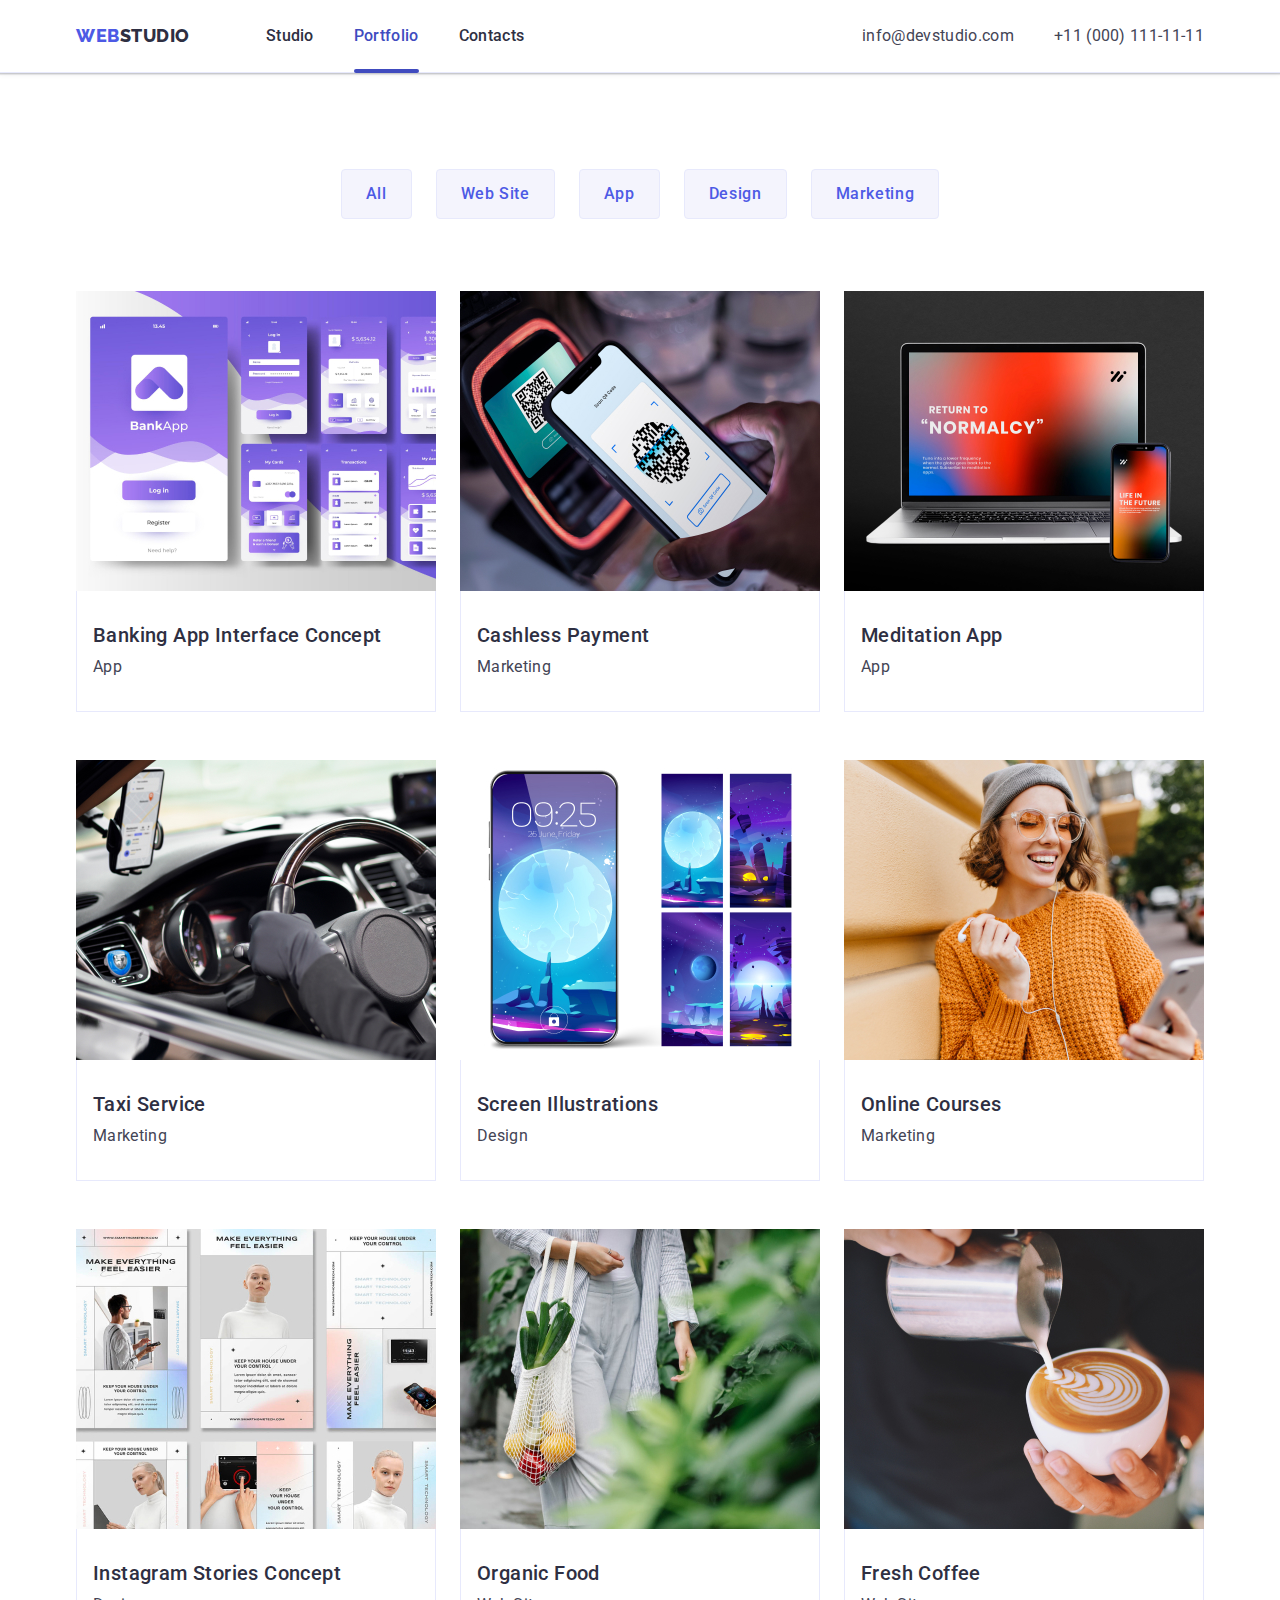
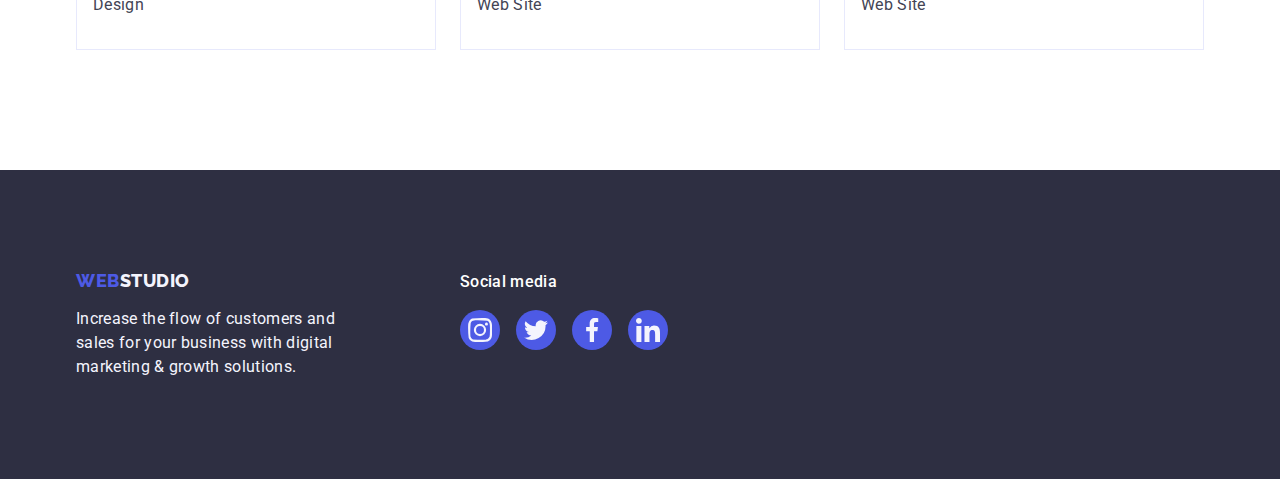
==== portfolio.html @ 273cdea1 "go" ====
<!DOCTYPE html>
<html lang="en">
<head>
    <meta charset="UTF-8">
    <meta http-equiv="X-UA-Compatible" content="IE=edge">
    <meta name="viewport" content="width=device-width, initial-scale=1.0">
    <title>Document</title>
    <link rel="preconnect" href="https://fonts.googleapis.com">
    <link rel="preconnect" href="https://fonts.gstatic.com" crossorigin>
    <link href="https://fonts.googleapis.com/css2?family=Montserrat:wght@400;600&family=Raleway:wght@600;800&family=Roboto:wght@400;500;700&display=swap" rel="stylesheet">
    <link rel="stylesheet" href="https://cdnjs.cloudflare.com/ajax/libs/modern-normalize/2.0.0/modern-normalize.min.css">
    <link rel="stylesheet" href="./css/style.css">
</head>

<body>
    
    <header class="header">

        <div class="display container">
            <nav class="nav-menu">
                <a class="logo link" href="./index.html">Web<span class="logo-upper">Studio</span></a>
            
                <ul class="list menu">
                    <li><a class="nav-bar link" href="./index.html">Studio</a></li>
                    <li><a class="nav-bar current link" href="./portfolio.html">Portfolio</a></li>
                    <li><a class="nav-bar link" href="">Contacts</a></li>
                </ul>
            </nav>
            
            <address class="address">
                <ul class="list menu">
                    <li><a class="contact link" href="mailto:info@devstudio.com">info@devstudio.com</a></li>
                    <li><a class="contact link" href="tel:+110001111111">+11 (000) 111-11-11</a></li>
                </ul>
            </address>
        </div>

    </header>

    <main>
        
        <section class="portfolio-section">
            <div class="container">
                <h1 class="visually-hidden">Button</h1>
            
                <ul class="menu-portfolio list">
                    <li><button class="button-portfolio" type="button">All</button></li>
                    <li><button class="button-portfolio" type="button">Web Site</button></li>
                    <li><button class="button-portfolio" type="button">App</button></li>
                    <li><button class="button-portfolio" type="button">Design</button></li>
                    <li><button class="button-portfolio" type="button">Marketing</button></li>
                </ul>
                        
                <ul class="services list">
                    <li class="servis-portfolio">
                        <a class="image-link link" href=""> 
                            <div class="portfolio-cover-wrap">
                                <img src="./images/Portfolio0.jpg" alt="BankingApp" width="360">
                                <p class="portfolio-cover-text">14 Stylish and User-Friendly App Design Concepts · Task Manager App · Calorie Tracker App · Exotic Fruit Ecommerce App ·
                                    Cloud Storage App</p>
                            </div>
                            <div class="tools">
                                <h2 class="services-title">Banking App Interface Concept</h2>
                                <p class="services-text">App</p>
                            </div>
                        </a>
                    </li>
                    <li class="servis-portfolio">
                        <a class="image-link link" href="">
                            <div class="portfolio-cover-wrap">
                                <img src="./images/Portfolio1.jpg" alt="CashlessPayment" width="360">
                                <p class="portfolio-cover-text">14 Stylish and User-Friendly App Design Concepts · Task Manager App · Calorie Tracker
                                    App · Exotic Fruit Ecommerce App · Cloud Storage App</p>
                            </div>
                            <div class="tools">
                                <h2 class="services-title">Cashless Payment</h2>
                                <p class="services-text">Marketing</p>
                            </div>
                        </a>
                    </li>
                    <li class="servis-portfolio">
                        <a class="image-link link" href="">
                            <div class="portfolio-cover-wrap">
                                <img src="./images/Portfolio2.jpg" alt="MeditationApp" width="360">
                                <p class="portfolio-cover-text">14 Stylish and User-Friendly App Design Concepts · Task Manager App · Calorie Tracker
                                    App · Exotic Fruit Ecommerce App ·
                                    Cloud Storage App</p>
                            </div>
                            <div class="tools">
                                <h2 class="services-title">Meditation App</h2>
                                <p class="services-text">App</p>
                            </div>
                        </a>
                    </li>
                    <li class="servis-portfolio">
                        <a class="image-link link" href="">
                            <div class="portfolio-cover-wrap">
                                <img src="./images/Portfolio3.jpg" alt="TaxiService" width="360">
                                <p class="portfolio-cover-text">14 Stylish and User-Friendly App Design Concepts · Task Manager App · Calorie Tracker
                                App · Exotic Fruit Ecommerce App ·
                                Cloud Storage App</p>
                            </div>
                            <div class="tools">
                             <h2 class="services-title">Taxi Service</h2>
                             <p class="services-text">Marketing</p>
                           </div>
                        </a>
                    </li>
                    <li class="servis-portfolio">
                        <a class="image-link link" href="">
                            <div class="portfolio-cover-wrap">
                                <img src="./images/Portfolio4.jpg" alt="ScreenIllustrations" width="360">
                                <p class="portfolio-cover-text">14 Stylish and User-Friendly App Design Concepts · Task Manager App · Calorie Tracker
                                    App · Exotic Fruit Ecommerce App ·
                                    Cloud Storage App</p>
                            </div>
                            <div class="tools">
                                <h2 class="services-title">Screen Illustrations</h2>
                                <p class="services-text">Design</p>
                            </div>
                        </a>
                    </li>
                    <li class="servis-portfolio">
                        <a class="image-link link" href="">
                          <div class="portfolio-cover-wrap">
                              <img src="./images/Portfolio5.jpg" alt="OnlineCourses" width="360">
                              <p class="portfolio-cover-text">14 Stylish and User-Friendly App Design Concepts · Task Manager App · Calorie Tracker
                                  App · Exotic Fruit Ecommerce App ·
                                  Cloud Storage App</p>
                              
                          </div>
                            <div class="tools">
                                <h2 class="services-title">Online Courses</h2>
                                <p class="services-text">Marketing</p>
                            </div>
                        </a>
                    </li>
                    <li class="servis-portfolio">
                        <a class="image-link link" href="">
                            <div class="portfolio-cover-wrap">
                                <img src="./images/Portfolio6.jpg" alt="Instagram" width="360">
                                <p class="portfolio-cover-text">14 Stylish and User-Friendly App Design Concepts · Task Manager App · Calorie Tracker
                                    App · Exotic Fruit Ecommerce App ·
                                    Cloud Storage App</p>
                            </div>
                            <div class="tools"> 
                                <h2 class="services-title">Instagram Stories Concept</h2>
                                <p class="services-text">Design</p>
                            </div>
                        </a>
                    </li>
                    <li class="servis-portfolio">
                        <a class="image-link link" href="">
                            <div class="portfolio-cover-wrap">
                                <img src="./images/Portfolio7.jpg" alt="OrganicFood" width="360">
                                <p class="portfolio-cover-text">14 Stylish and User-Friendly App Design Concepts · Task Manager App · Calorie Tracker
                                    App · Exotic Fruit Ecommerce App ·
                                    Cloud Storage App</p>
                            </div>
                            <div class="tools">    
                                <h2 class="services-title">Organic Food</h2>
                                <p class="services-text">Web Site</p>
                            </div>
                        </a>
                    </li>
                    <li class="servis-portfolio">
                        <a class="image-link link" href="">
                            <div class="portfolio-cover-wrap">
                                <img src="./images/Portfolio8.jpg" alt="FreshCoffee" width="360">
                                <p class="portfolio-cover-text">14 Stylish and User-Friendly App Design Concepts · Task Manager App · Calorie Tracker
                                    App · Exotic Fruit Ecommerce App ·
                                    Cloud Storage App</p>
                            </div>
                            <div class="tools">    
                                <h2 class="services-title">Fresh Coffee</h2>
                                <p class="services-text">Web Site</p>
                            </div>
                        </a>
                    </li>
                </ul>
            </div>
        </section>
        
    </main>

    <footer class="footer">
    
        <div class="footer-content container">
            <div class="logo-box">
                <a class="logo-bottom link" href="./index.html">Web<span class="logo-lower">Studio</span></a>
                <p class="footer-text">Increase the flow of customers and sales for your business with digital marketing &
                    growth solutions.
                </p>
            </div>

            <div class="logo-box">
                <p class="footer-title">Social media</p>
                <ul class="footer-soc-list list">
                    <li class="footer-soc-icon"><a href="" class="footer-soc-link link" target="_blank"
                            rel="noopener noreferrer">
                            <svg class="footer-icon" width="24" height="24">
                                <use href="./images/icons.svg#icon-instagram"></use>
                            </svg> </a></li>
                    <li class="footer-soc-icon"><a href="" class="footer-soc-link link" target="_blank"
                            rel="noopener noreferrer">
                            <svg class="footer-icon" width="24" height="24">
                                <use href="./images/icons.svg#icon-twitter"></use>
                            </svg> </a></li>
                    <li class="footer-soc-icon"><a href="" class="footer-soc-link link" target="_blank"
                            rel="noopener noreferrer">
                            <svg class="footer-icon" width="24" height="24">
                                <use href="./images/icons.svg#icon-facebook"></use>
                            </svg> </a></li>
                    <li class="footer-soc-icon"><a href="" class="footer-soc-link link" target="_blank"
                            rel="noopener noreferrer">
                            <svg class="footer-icon" width="24" height="24">
                                <use href="./images/icons.svg#icon-linkedin"></use>
                            </svg> </a></li>
                </ul>
            </div>
        </div>
    
    </footer>

</body>
</html>
---- css/style.css ----
p,
h1,
h2,
h3 {
  margin: 0;
}
body {
  font-family: "Roboto", sans-serif;
  color: #434455;
  background-color: #ffffff;
}

/* -------header------ */

.header {
  border-bottom: 1px solid #e7e9fc;
  box-shadow: 0px 2px 1px rgba(46, 47, 66, 0.08),
    0px 1px 1px rgba(46, 47, 66, 0.16), 0px 1px 6px rgba(46, 47, 66, 0.08);
}
.display {
  display: flex;
}

.container {
  width: 1158px;
  margin: 0 auto;
  padding: 0 15px;
}

.logo {
  font-family: "Raleway", sans-serif;
  font-weight: 800;
  font-size: 18px;
  line-height: 1.17;
  letter-spacing: 0.03em;
  text-transform: uppercase;
  color: #4d5ae5;
  margin-right: 76px;
}

.logo-upper {
  color: #2e2f42;
}
.logo-lower {
  color: #f4f4fd;
}

.link {
  text-decoration: none;
}

.list {
  list-style: none;
  padding: 0;
  margin: 0;
}
.nav-menu {
  display: flex;
  align-items: center;
}
.nav-bar {
  display: block;
  font-weight: 500;
  font-size: 16px;
  line-height: 1.5;
  letter-spacing: 0.02em;
  color: #2e2f42;
  padding: 24px 0;
  position: relative;
  transition: color 250ms cubic-bezier(0.4, 0, 0.2, 1);
}
.nav-bar:hover,
.nav-bar:focus,
.nav-bar.current {
  color: #404bbf;
}
.nav-bar:after {
  position: absolute;
  content: "";
  left: 0;
  bottom: -1px;
  transform: scaley(0);
  transform-origin: bottom;
  width: 100%;
  background: #404bbf;
  border-radius: 2px;
  height: 4px;
  transition: transform 300ms linear;
}
.nav-bar:hover:after,
.nav-bar:focus:after,
.nav-bar.current:after {
  transform: scaley(1);
}

.menu {
  display: flex;
  gap: 40px;
}

.address {
  font-style: normal;
  list-style: none;
  margin-left: auto;
}

.contact {
  display: block;
  font-size: 16px;
  line-height: 1.5;
  letter-spacing: 0.02em;
  color: #434455;
  padding: 24px 0;
  transition: color 250ms cubic-bezier(0.4, 0, 0.2, 1);
}
.contact:hover,
.contact:focus {
  color: #404bbf;
}

/* -----------main---------- */

img {
  display: block;
}
.visually-hidden {
  position: absolute;
  width: 1px;
  height: 1px;
  margin: -1px;
  border: 0;
  padding: 0;
  white-space: nowrap;
  clip-path: inset(100%);
  clip: rect(0 0 0 0);
  overflow: hidden;
}
.main-page {
  padding: 188px 0;
  max-width: 1440px;
  margin: 0 auto;
  background: #2e2f42;
  background-image: linear-gradient(
      rgba(46, 47, 66, 0.7),
      rgba(46, 47, 66, 0.7)
    ),
    url(../images/people-office.jpg);
  background-repeat: no-repeat;
  background-position: center;
  background-size: cover;
}

.main-page-title {
  display: block;
  max-width: 496px;
  font-family: "Roboto";
  font-style: normal;
  font-weight: 700;
  font-size: 56px;
  line-height: 1.07;
  text-align: center;
  letter-spacing: 0.02em;
  color: #ffffff;
  margin-bottom: 48px;
  margin-left: auto;
  margin-right: auto;
}
.main-page-button {
  font-family: "Roboto", sans-serif;
  background-color: #4d5ae5;
  color: #ffffff;
  border-radius: 4px;
  display: block;
  border: none;
  font-weight: 500;
  font-size: 16px;
  line-height: 1.5;
  letter-spacing: 0.04em;
  flex-direction: row;
  padding: 16px 32px;
  gap: 10px;
  cursor: pointer;
  align-items: center;
  min-width: 169px;
  margin-left: auto;
  margin-right: auto;
  transition: background-color 250ms cubic-bezier(0.4, 0, 0.2, 1);
}

.main-page-button:hover,
.main-page-button:focus {
  background: #404bbf;
  color: #ffffff;
}

/* -----------section 2---------- */
.second-section {
  padding: 120px 0;
}
.solutions-guide {
  display: flex;
  gap: 24px;
}
.strategy {
  width: calc((100% - 72px) / 4);
}

.solutions-title {
  font-family: "Roboto";
  font-style: normal;
  font-weight: 500;
  font-size: 20px;
  line-height: 1.2;
  letter-spacing: 0.02em;
  color: #2e2f42;
  margin-bottom: 8px;
}

.strategy-items {
  display: flex;
  align-items: center;
  justify-content: center;
  height: 112px;
  background-color: #f4f4fd;
  border-radius: 4px;
  margin-bottom: 8px;
}
.strategy-icons {
  display: flex;
  width: 64px;
  height: 64px;
  align-items: center;
  justify-content: center;
}

.solutions-text {
  font-family: "Roboto";
  font-style: normal;
  font-weight: 400;
  font-size: 16px;
  line-height: 1.5;
  letter-spacing: 0.02em;
  color: #434455;
}

/* -----------section 3---------- */
.third-section {
  padding-bottom: 120px;
}
.offer {
  font-size: 36px;
  line-height: 1.11;
  text-align: center;
  letter-spacing: 0.02em;
  text-transform: capitalize;
  color: #2e2f42;
  margin-bottom: 72px;
}
.possibilities {
  display: flex;
  gap: 24px;
}
.block {
  width: calc((100% - 48px) / 3);
}

/* -----------section 4---------- */

.our-team {
  background-color: #f4f4fd;
  padding: 120px 0;
}
.team {
  background-color: #ffffff;
  width: calc((100% - 72px) / 4);
  border-radius: 0px 0px 4px 4px;
  box-shadow: 0px 1px 6px rgba(46, 47, 66, 0.08),
    0px 1px 1px rgba(46, 47, 66, 0.16), 0px 2px 1px rgba(46, 47, 66, 0.08);
}

.team-members {
  display: flex;
  gap: 24px;
}

.team-title {
  margin-bottom: 72px;
  font-size: 36px;
  line-height: 1.11;
  text-align: center;
  letter-spacing: 0.02em;
  text-transform: capitalize;
  color: #2e2f42;
}

.hero {
  padding: 32px 16px;
}

.team-name {
  font-family: "Roboto";
  font-style: normal;
  text-align: center;
  margin-bottom: 8px;
  font-weight: 500;
  font-size: 20px;
  line-height: 1.2;
  letter-spacing: 0.02em;
  color: #2e2f42;
}
.job-text {
  font-family: "Roboto";
  font-style: normal;
  text-align: center;
  font-weight: 400;
  font-size: 16px;
  line-height: 1.5;
  letter-spacing: 0.02em;
  color: #434455;
  margin-bottom: 8px;
}

.team-soc-list {
  display: flex;
  justify-content: center;
  gap: 24px;
}

.team-soc-icon {
  width: 40px;
  height: 40px;
}

.soc-icon {
  width: 16px;
  height: 16px;
  fill: #f4f4fd;
}

.team-soc-link {
  width: 100%;
  height: 100%;
  background-color: #4d5ae5;
  border-radius: 50%;
  display: flex;
  align-items: center;
  justify-content: center;
  transition: background-color 250ms cubic-bezier(0.4, 0, 0.2, 1);
}

.team-soc-link:hover,
.team-soc-link:focus {
  background-color: #404bbf;
}

/* -----------section 5---------- */
.section-five {
  padding-top: 120px;
  padding-bottom: 120px;
}

.cust-title {
  font-weight: 700;
  font-size: 36px;
  line-height: 1.11;
  text-align: center;
  letter-spacing: 0.02em;
  color: #2e2f42;
  margin-bottom: 72px;
}

.about {
  display: flex;
  gap: 24px;
}

.about-link {
  width: calc((100% - 120px) / 6);
}
.customer-link {
  width: 168px;
  height: 88px;
  border: 1px solid #8e8f99;
  border-radius: 4px;
  display: flex;
  align-items: center;
  justify-content: center;
  color: #8e8f99;
  transition: border-color 250ms cubic-bezier(0.4, 0, 0.2, 1),
    color 250ms cubic-bezier(0.4, 0, 0.2, 1);
}
.customer-link:hover,
.customer-link:focus {
  border-color: #404bbf;
  color: #404bbf;
}

.cust-icon {
  fill: currentColor;
}

/* -----------footer---------- */

.footer {
  background-color: #2e2f42;
  padding: 100px 0;
}

.footer-content {
  display: flex;
  align-items: baseline;
}
.logo-box {
  margin-right: 120px;
}
.logo-bottom {
  font-family: "Raleway", sans-serif;
  font-weight: 800;
  font-size: 18px;
  line-height: 1.17;
  letter-spacing: 0.03em;
  text-transform: uppercase;
  color: #4d5ae5;
  margin-right: 76px;
  display: inline-block;
  margin-bottom: 16px;
}
.footer-text {
  font-family: "Roboto";
  font-style: normal;
  font-weight: 400;
  font-size: 16px;
  line-height: 1.5;
  letter-spacing: 0.02em;
  color: #f4f4fd;
  max-width: 264px;
}
.footer-title {
  font-family: "Roboto";
  font-style: normal;
  font-weight: 500;
  font-size: 16px;
  line-height: 1.5;
  letter-spacing: 0.02em;
  color: #ffffff;
  margin-bottom: 16px;
}
.footer-soc-list {
  display: flex;
  gap: 16px;
}
.footer-icon {
  width: 24px;
  height: 24px;
  fill: #f4f4fd;
}
.footer-soc-icon {
  width: 40px;
  height: 40px;
}
.footer-soc-link {
  width: 100%;
  height: 100%;
  background-color: #4d5ae5;
  border-radius: 50%;
  display: flex;
  align-items: center;
  justify-content: center;
  transition: background-color 250ms cubic-bezier(0.4, 0, 0.2, 1);
}

.footer-soc-link:hover {
  background-color: #31d0aa;
}
.footer-soc-link:focus {
  background-color: #31d0aa;
}
/* -----------Portfolio---------- */

.portfolio-section {
  padding: 96px 0 120px;
}
.menu-portfolio {
  display: flex;
  gap: 24px;
  justify-content: center;
  margin-bottom: 72px;
}
.button-portfolio {
  font-family: "Roboto", sans-serif;
  font-weight: 500;
  font-size: 16px;
  line-height: 1.5;
  letter-spacing: 0.04em;
  color: #4d5ae5;
  background-color: #f4f4fd;
  cursor: pointer;
  display: flex;
  flex-direction: row;
  justify-content: center;
  align-items: center;
  padding: 12px 24px;
  border: 1px solid #e7e9fc;
  border-radius: 4px;
  transition: color 250ms cubic-bezier(0.4, 0, 0.2, 1),
    background-color 250ms cubic-bezier(0.4, 0, 0.2, 1),
    border-color 250ms cubic-bezier(0.4, 0, 0.2, 1),
    box-shadow 250ms cubic-bezier(0.4, 0, 0.2, 1);
}

.button-portfolio:hover,
.button-portfolio:focus {
  color: #ffffff;
  background-color: #404bbf;
  border: 1px solid transparent;
  box-shadow: 0px 3px 1px rgba(0, 0, 0, 0.1), 0px 2px 1px rgba(0, 0, 0, 0.08),
    0px 2px 2px rgba(0, 0, 0, 0.12);
}

/* -----------services---------- */

.services {
  display: block;
  list-style: none;
  display: flex;
  flex-wrap: wrap;
  column-gap: 24px;
  row-gap: 48px;
}
.servis-portfolio {
  position: relative;
  width: calc((100% - 48px) / 3);
}

.image-link {
  display: block;
  transition: box-shadow 250ms cubic-bezier(0.4, 0, 0.2, 1);
}
.image-link:hover .portfolio-cover-text,
.image-link:focus .portfolio-cover-text {
  transform: translateY(0%);
  box-shadow: 0px 1px 6px rgba(46, 47, 66, 0.08),
    0px 1px 1px rgba(46, 47, 66, 0.16), 0px 2px 1px rgba(46, 47, 66, 0.08);
}

.portfolio-cover-wrap {
  position: relative;
  overflow: hidden;
}
.portfolio-cover-text {
  position: absolute;
  top: 0;
  font-weight: 400;
  font-size: 16px;
  line-height: 1.5;
  letter-spacing: 0.02em;
  color: #f4f4fd;
  padding: 40px 32px;
  background-color: #4d5ae5;
  height: 100%;
  transform: translatey(100%);
  transition: transform 250ms cubic-bezier(0.4, 0, 0.2, 1);
}

.tools {
  padding: 32px 16px;
  border: 1px solid #e7e9fc;
  border-top: none;
}

.services-title {
  font-weight: 500;
  font-size: 20px;
  line-height: 1.2;
  letter-spacing: 0.02em;
  color: #2e2f42;
  margin-bottom: 8px;
}

.services-text {
  font-weight: 400;
  font-size: 16px;
  line-height: 1.5;
  letter-spacing: 0.02em;
  color: #434455;
}

/* ------modal----- */

.overlay {
  position: relative;
  width: 100%;
  min-height: 100%;
  position: fixed;
  background: rgba(46, 47, 66, 0.4);
  top: 0;
  transition: opacity 250ms cubic-bezier(0.4, 0, 0.2, 1),
    visibility 250ms cubic-bezier(0.4, 0, 0.2, 1);
}
.is-hidden {
  visibility: hidden;
  opacity: 0;
  pointer-events: none;
}
.modal {
  position: absolute;
  width: 408px;
  min-height: 584px;
  left: 50%;
  top: 50%;
  transform: translate(-50%, -50%) scale(1);
  background: #fcfcfc;
  box-shadow: 0px 1px 1px rgba(0, 0, 0, 0.14), 0px 1px 3px rgba(0, 0, 0, 0.12),
    0px 2px 1px rgba(0, 0, 0, 0.2);
  border-radius: 4px;
  transition: transform 250ms cubic-bezier(0.4, 0, 0.2, 1);
  padding: 24px;
}
.overlay.is-hidden .modal {
  transform: translate(-50%, -50%) scalex(0);
}
.modal-close {
  position: absolute;
  display: flex;
  align-items: center;
  justify-content: center;
  top: 24px;
  right: 24px;
  width: 24px;
  height: 24px;
  border-radius: 50%;
  background: #e7e9fc;
  border: 1px solid rgba(0, 0, 0, 0.1);
  margin-left: auto;
  padding: 0;
  cursor: pointer;
  transition: background-color 250ms cubic-bezier(0.4, 0, 0.2, 1),
    border 250ms cubic-bezier(0.4, 0, 0.2, 1);
}
.modal-close:hover,
.modal-close:focus,
.modal-close:active {
  background-color: #404bbf;
  fill: #ffffff;
  border: none;
}
.modal-icon {
  transition: fill 250ms cubic-bezier(0.4, 0, 0.2, 1);
}

.modal-title {
  font-weight: 500;
  font-size: 16px;
  line-height: 24px;
  text-align: center;
  letter-spacing: 0.02em;
  color: #2e2f42;
  margin-top: 72px;
  margin-bottom: 16px;
}
.input-field {
  margin-bottom: 8px;
}
.modal-wrap {
  position: relative;
}
.modal-input {
  width: 100%;
  height: 40px;
  border: 1px solid rgba(46, 47, 66, 0.4);
  border-radius: 4px;
  font-size: 14px;
  padding-left: 38px;
  outline: transparent;
}

.modal-input:focus {
  border-color: #4d5ae5;
}
.modal-input:focus + .modal-icon {
  fill: #4d5ae5;
}
.modal-comment::placeholder {
  font-weight: 400;
  font-size: 12px;
  line-height: 1.16;
  letter-spacing: 0.04em;
  color: rgba(46, 47, 66, 0.4);
}
.input-label {
  font-weight: 400;
  font-size: 12px;
  line-height: 1.16;
  letter-spacing: 0.04em;
  color: #8e8f99;
  margin-bottom: 4px;
}
.input-label {
  display: block;
  margin-bottom: 5px;
}

/* font-weight: 400;
font-size: 12px;
line-height: 14px;
letter-spacing: 0.04em;
color: #8E8F99; */

.modal-icon {
  position: absolute;
  top: 50%;
  left: 16px;
  transform: translateY(-50%);
}
.modal-comment {
  width: 100%;
  height: 120px;
  padding: 8px 16px;
  border: 1px solid rgba(46, 47, 66, 0.4);
  border-radius: 4px;
  resize: none;
  outline: transparent;
}
.modal-comment:focus {
  border-color: #4d5ae5;
}

.modal-send-btn {
  font-family: "Roboto", sans-serif;
  background-color: #4d5ae5;
  color: #ffffff;
  border-radius: 4px;
  display: block;
  border: none;
  font-weight: 500;
  font-size: 16px;
  line-height: 1.5;
  letter-spacing: 0.04em;
  flex-direction: row;
  padding: 16px 32px;
  gap: 10px;
  cursor: pointer;
  align-items: center;
  min-width: 169px;
  margin-left: auto;
  margin-right: auto;
  transition: background-color 250ms cubic-bezier(0.4, 0, 0.2, 1);
}

.modal-send-btn:hover,
.modal-send-btn:hover {
  background: #404bbf;
  color: #ffffff;
}
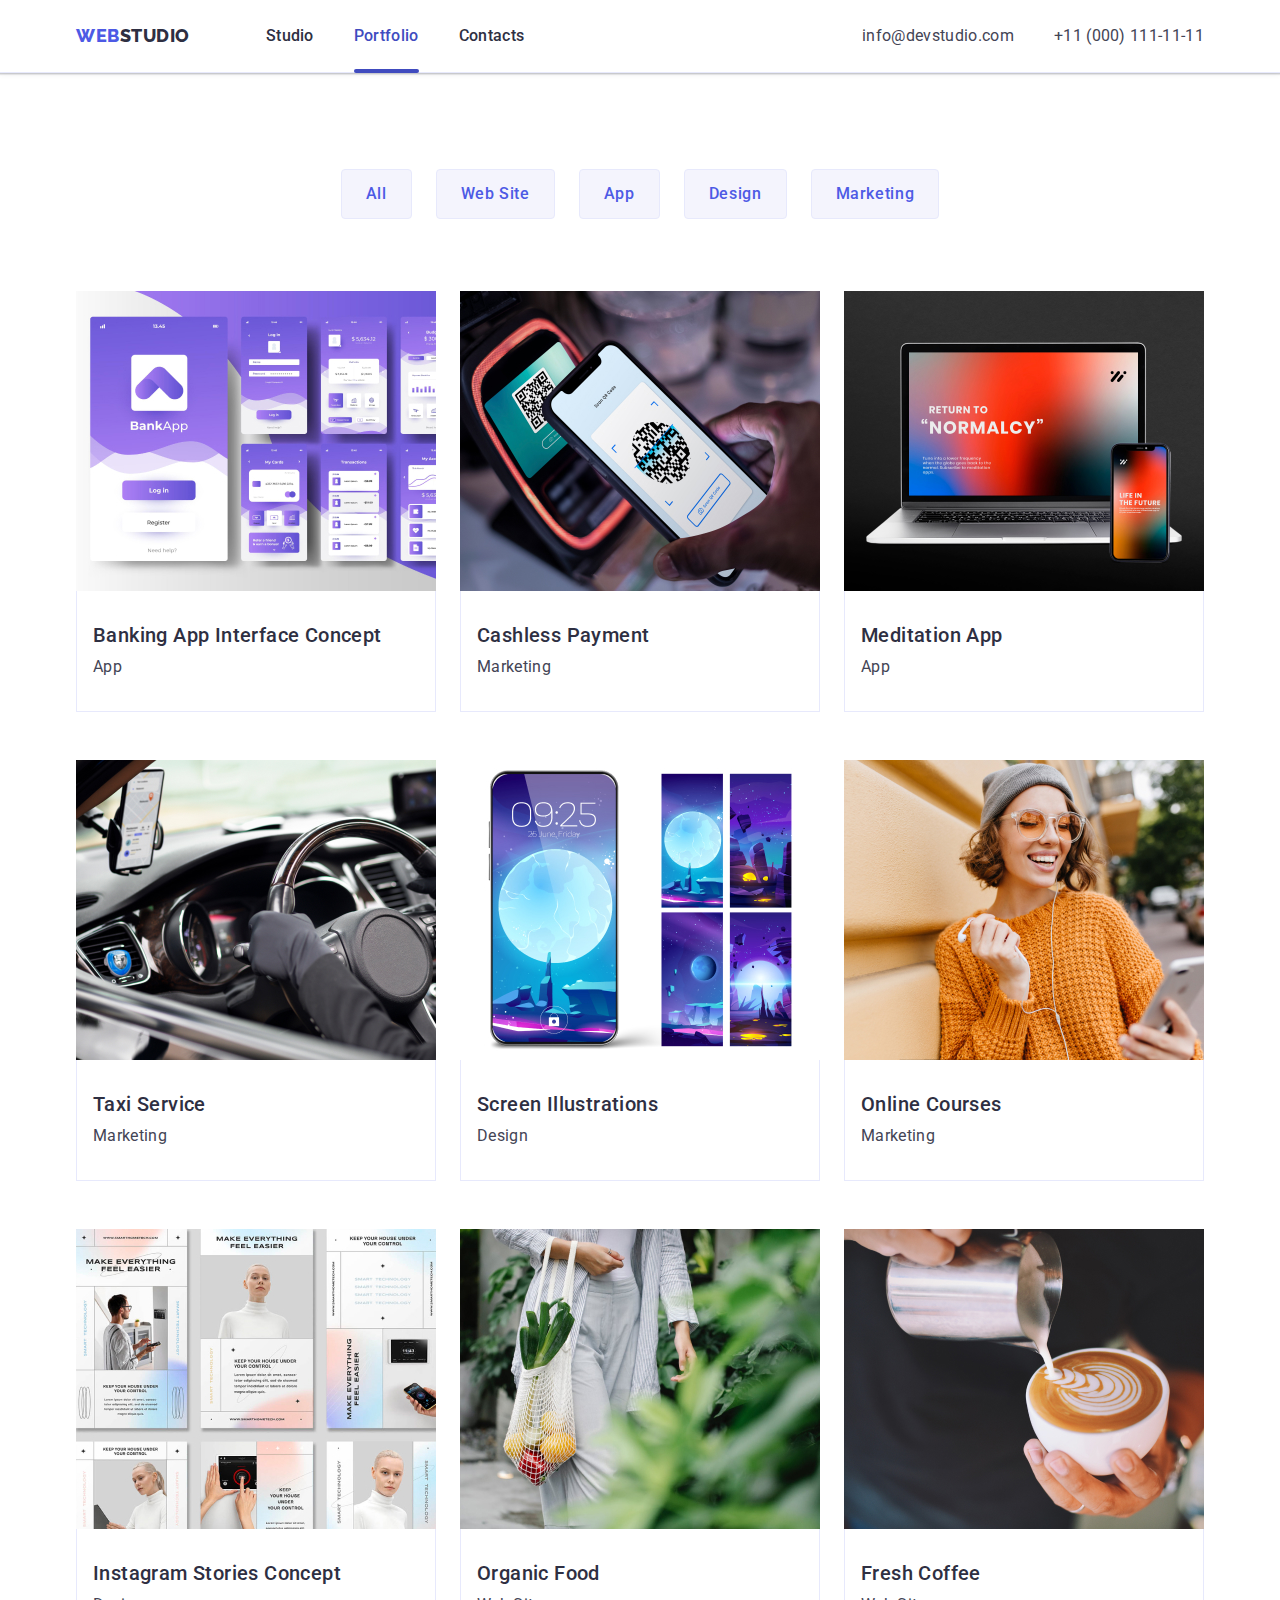
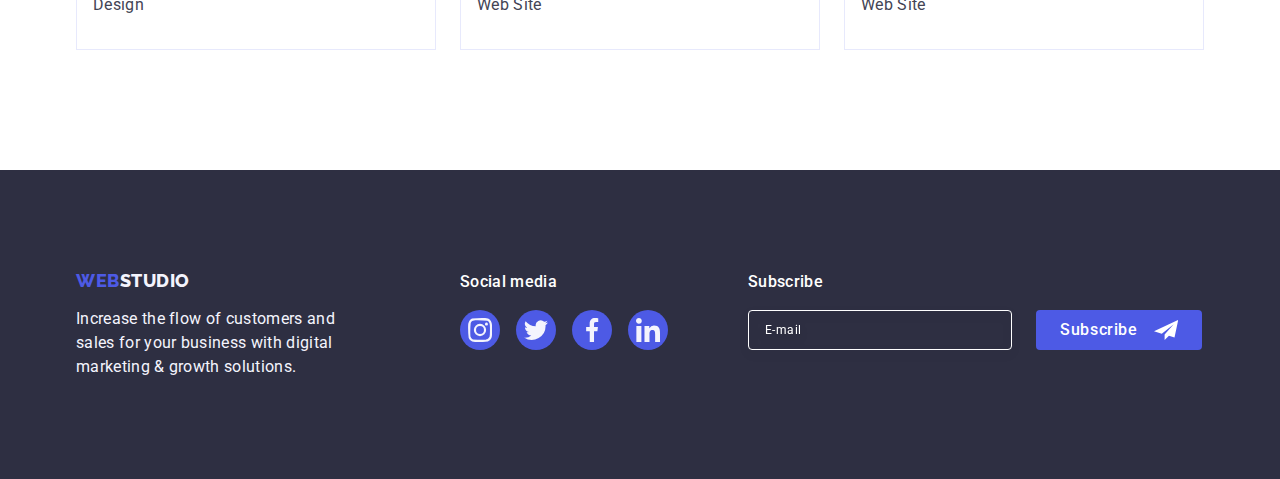
==== commit 405248f5: "go" ====
--- a/portfolio.html
+++ b/portfolio.html
@@ -193,7 +193,7 @@
                 </p>
             </div>
 
-            <div class="logo-box">
+            <div class="social-box">
                 <p class="footer-title">Social media</p>
                 <ul class="footer-soc-list list">
                     <li class="footer-soc-icon"><a href="" class="footer-soc-link link" target="_blank"
@@ -217,6 +217,21 @@
                                 <use href="./images/icons.svg#icon-linkedin"></use>
                             </svg> </a></li>
                 </ul>
+            </div>
+
+            <div class="modal-box">
+                <p class="footer-subscribe">Subscribe</p>
+                <form action="" class="footer-form">
+                    <label for="user-e-mail" class="footer-modal-label">
+                        <input type="email" name="user-e-mail" id="user-e-mail" class="footer-box-input"
+                            placeholder="E-mail"></label>
+            
+                    <button type="submit" class="subscribe-btn">Subscribe
+                        <svg class="subscribe-icon" width="24" height="24">
+                            <use href="./images/icons.svg#icon-icon-send"></use>
+                        </svg>
+                    </button>
+                </form>
             </div>
         </div>
     
--- a/css/style.css
+++ b/css/style.css
@@ -425,9 +425,10 @@
   display: inline-block;
   margin-bottom: 16px;
 }
+.social-box {
+  margin-right: 80px;
+}
 .footer-text {
-  font-family: "Roboto";
-  font-style: normal;
   font-weight: 400;
   font-size: 16px;
   line-height: 1.5;
@@ -475,117 +476,60 @@
 .footer-soc-link:focus {
   background-color: #31d0aa;
 }
-/* -----------Portfolio---------- */
-
-.portfolio-section {
-  padding: 96px 0 120px;
-}
-.menu-portfolio {
+/* ---------------footer modal------------ */
+
+.footer-subscribe {
+  font-weight: 500;
+  font-size: 16px;
+  line-height: 24px;
+  letter-spacing: 0.02em;
+  color: #ffffff;
+  margin-bottom: 16px;
+}
+.footer-form {
   display: flex;
   gap: 24px;
-  justify-content: center;
-  margin-bottom: 72px;
-}
-.button-portfolio {
-  font-family: "Roboto", sans-serif;
-  font-weight: 500;
-  font-size: 16px;
+}
+.footer-box-input {
+  width: 264px;
+  height: 40px;
+  font-size: 12px;
   line-height: 1.5;
   letter-spacing: 0.04em;
-  color: #4d5ae5;
-  background-color: #f4f4fd;
+  color: #ffffff;
+  border: 1px solid #ffffff;
+  filter: drop-shadow(0px 4px 4px rgba(0, 0, 0, 0.15));
+  border-radius: 4px;
+  background-color: transparent;
+  padding: 8px 16px;
+}
+.footer-box-input::placeholder {
+  color: #ffffff;
+}
+.subscribe-btn {
+  min-width: 165px;
+  height: 40px;
+  font-family: "Roboto";
+  font-size: 16px;
+  font-weight: 500;
+  line-height: 1.5;
+  letter-spacing: 0.04em;
+  color: #ffffff;
+  background-color: #4d5ae5;
   cursor: pointer;
   display: flex;
-  flex-direction: row;
-  justify-content: center;
-  align-items: center;
-  padding: 12px 24px;
-  border: 1px solid #e7e9fc;
-  border-radius: 4px;
-  transition: color 250ms cubic-bezier(0.4, 0, 0.2, 1),
-    background-color 250ms cubic-bezier(0.4, 0, 0.2, 1),
-    border-color 250ms cubic-bezier(0.4, 0, 0.2, 1),
-    box-shadow 250ms cubic-bezier(0.4, 0, 0.2, 1);
-}
-
-.button-portfolio:hover,
-.button-portfolio:focus {
-  color: #ffffff;
-  background-color: #404bbf;
-  border: 1px solid transparent;
-  box-shadow: 0px 3px 1px rgba(0, 0, 0, 0.1), 0px 2px 1px rgba(0, 0, 0, 0.08),
-    0px 2px 2px rgba(0, 0, 0, 0.12);
-}
-
-/* -----------services---------- */
-
-.services {
-  display: block;
-  list-style: none;
-  display: flex;
-  flex-wrap: wrap;
-  column-gap: 24px;
-  row-gap: 48px;
-}
-.servis-portfolio {
-  position: relative;
-  width: calc((100% - 48px) / 3);
-}
-
-.image-link {
-  display: block;
-  transition: box-shadow 250ms cubic-bezier(0.4, 0, 0.2, 1);
-}
-.image-link:hover .portfolio-cover-text,
-.image-link:focus .portfolio-cover-text {
-  transform: translateY(0%);
-  box-shadow: 0px 1px 6px rgba(46, 47, 66, 0.08),
-    0px 1px 1px rgba(46, 47, 66, 0.16), 0px 2px 1px rgba(46, 47, 66, 0.08);
-}
-
-.portfolio-cover-wrap {
-  position: relative;
-  overflow: hidden;
-}
-.portfolio-cover-text {
-  position: absolute;
-  top: 0;
-  font-weight: 400;
-  font-size: 16px;
-  line-height: 1.5;
-  letter-spacing: 0.02em;
-  color: #f4f4fd;
-  padding: 40px 32px;
-  background-color: #4d5ae5;
-  height: 100%;
-  transform: translatey(100%);
-  transition: transform 250ms cubic-bezier(0.4, 0, 0.2, 1);
-}
-
-.tools {
-  padding: 32px 16px;
-  border: 1px solid #e7e9fc;
-  border-top: none;
-}
-
-.services-title {
-  font-weight: 500;
-  font-size: 20px;
-  line-height: 1.2;
-  letter-spacing: 0.02em;
-  color: #2e2f42;
-  margin-bottom: 8px;
-}
-
-.services-text {
-  font-weight: 400;
-  font-size: 16px;
-  line-height: 1.5;
-  letter-spacing: 0.02em;
-  color: #434455;
-}
-
-/* ------modal----- */
+  justify-content: center;
+  align-items: center;
+  padding: 8px 24px;
+  border: none;
+  border-radius: 4px;
+  border-color: transparent;
+}
+
+.subscribe-icon {
+  margin-left: 16px;
+}
+/* ---------------modal---------------- */
 
 .overlay {
   position: relative;
@@ -614,7 +558,7 @@
     0px 2px 1px rgba(0, 0, 0, 0.2);
   border-radius: 4px;
   transition: transform 250ms cubic-bezier(0.4, 0, 0.2, 1);
-  padding: 24px;
+  padding: 72px 24px 24px 24px;
 }
 .overlay.is-hidden .modal {
   transform: translate(-50%, -50%) scalex(0);
@@ -644,9 +588,11 @@
   fill: #ffffff;
   border: none;
 }
-.modal-icon {
+.close-icon {
   transition: fill 250ms cubic-bezier(0.4, 0, 0.2, 1);
 }
+
+/* --------------modal input--------- */
 
 .modal-title {
   font-weight: 500;
@@ -655,7 +601,6 @@
   text-align: center;
   letter-spacing: 0.02em;
   color: #2e2f42;
-  margin-top: 72px;
   margin-bottom: 16px;
 }
 .input-field {
@@ -687,31 +632,22 @@
   letter-spacing: 0.04em;
   color: rgba(46, 47, 66, 0.4);
 }
-.input-label {
-  font-weight: 400;
-  font-size: 12px;
-  line-height: 1.16;
-  letter-spacing: 0.04em;
-  color: #8e8f99;
-  margin-bottom: 4px;
-}
-.input-label {
-  display: block;
-  margin-bottom: 5px;
-}
-
-/* font-weight: 400;
-font-size: 12px;
-line-height: 14px;
-letter-spacing: 0.04em;
-color: #8E8F99; */
-
 .modal-icon {
   position: absolute;
   top: 50%;
   left: 16px;
   transform: translateY(-50%);
 }
+.input-label {
+  font-weight: 400;
+  font-size: 12px;
+  line-height: 1.17;
+  letter-spacing: 0.04em;
+  color: #8e8f99;
+  margin-bottom: 4px;
+  display: block;
+}
+
 .modal-comment {
   width: 100%;
   height: 120px;
@@ -724,6 +660,36 @@
 .modal-comment:focus {
   border-color: #4d5ae5;
 }
+/* --------------modal check-------------- */
+
+.check-text {
+  font-weight: 400;
+  font-size: 12px;
+  line-height: 14px;
+  letter-spacing: 0.04em;
+  display: flex;
+  align-items: center;
+  margin-top: 16px;
+  margin-bottom: 24px;
+}
+.check-text span {
+  width: 16px;
+  height: 16px;
+  border: 1px solid rgba(46, 47, 66, 0.4);
+  border-radius: 2px;
+  margin-right: 8px;
+  display: flex;
+  align-items: center;
+  justify-content: center;
+  fill: transparent;
+}
+.modal-check:checked + .check-text span {
+  background-color: #404bbf;
+  border: none;
+  fill: #f4f4fd;
+}
+
+/* ----------modal button------------------- */
 
 .modal-send-btn {
   font-family: "Roboto", sans-serif;
@@ -748,7 +714,116 @@
 }
 
 .modal-send-btn:hover,
-.modal-send-btn:hover {
+.modal-send-btn:focus {
   background: #404bbf;
   color: #ffffff;
 }
+
+/* -----------Portfolio---------- */
+
+.portfolio-section {
+  padding: 96px 0 120px;
+}
+.menu-portfolio {
+  display: flex;
+  gap: 24px;
+  justify-content: center;
+  margin-bottom: 72px;
+}
+.button-portfolio {
+  font-family: "Roboto";
+  font-weight: 500;
+  font-size: 16px;
+  line-height: 1.5;
+  letter-spacing: 0.04em;
+  color: #4d5ae5;
+  background-color: #f4f4fd;
+  cursor: pointer;
+  display: flex;
+  justify-content: center;
+  align-items: center;
+  padding: 12px 24px;
+  border: 1px solid #e7e9fc;
+  border-radius: 4px;
+  transition: color 250ms cubic-bezier(0.4, 0, 0.2, 1),
+    background-color 250ms cubic-bezier(0.4, 0, 0.2, 1),
+    border-color 250ms cubic-bezier(0.4, 0, 0.2, 1),
+    box-shadow 250ms cubic-bezier(0.4, 0, 0.2, 1);
+}
+
+.button-portfolio:hover,
+.button-portfolio:focus {
+  color: #ffffff;
+  background-color: #404bbf;
+  border: 1px solid transparent;
+  box-shadow: 0px 3px 1px rgba(0, 0, 0, 0.1), 0px 2px 1px rgba(0, 0, 0, 0.08),
+    0px 2px 2px rgba(0, 0, 0, 0.12);
+}
+
+/* -----------Portfolio Services---------- */
+
+.services {
+  display: block;
+  list-style: none;
+  display: flex;
+  flex-wrap: wrap;
+  column-gap: 24px;
+  row-gap: 48px;
+}
+.servis-portfolio {
+  position: relative;
+  width: calc((100% - 48px) / 3);
+}
+
+.image-link {
+  display: block;
+  transition: box-shadow 250ms cubic-bezier(0.4, 0, 0.2, 1);
+}
+.image-link:hover .portfolio-cover-text,
+.image-link:focus .portfolio-cover-text {
+  transform: translateY(0%);
+  box-shadow: 0px 1px 6px rgba(46, 47, 66, 0.08),
+    0px 1px 1px rgba(46, 47, 66, 0.16), 0px 2px 1px rgba(46, 47, 66, 0.08);
+}
+
+.portfolio-cover-wrap {
+  position: relative;
+  overflow: hidden;
+}
+.portfolio-cover-text {
+  position: absolute;
+  top: 0;
+  font-weight: 400;
+  font-size: 16px;
+  line-height: 1.5;
+  letter-spacing: 0.02em;
+  color: #f4f4fd;
+  padding: 40px 32px;
+  background-color: #4d5ae5;
+  height: 100%;
+  transform: translatey(100%);
+  transition: transform 250ms cubic-bezier(0.4, 0, 0.2, 1);
+}
+
+.tools {
+  padding: 32px 16px;
+  border: 1px solid #e7e9fc;
+  border-top: none;
+}
+
+.services-title {
+  font-weight: 500;
+  font-size: 20px;
+  line-height: 1.2;
+  letter-spacing: 0.02em;
+  color: #2e2f42;
+  margin-bottom: 8px;
+}
+
+.services-text {
+  font-weight: 400;
+  font-size: 16px;
+  line-height: 1.5;
+  letter-spacing: 0.02em;
+  color: #434455;
+}
